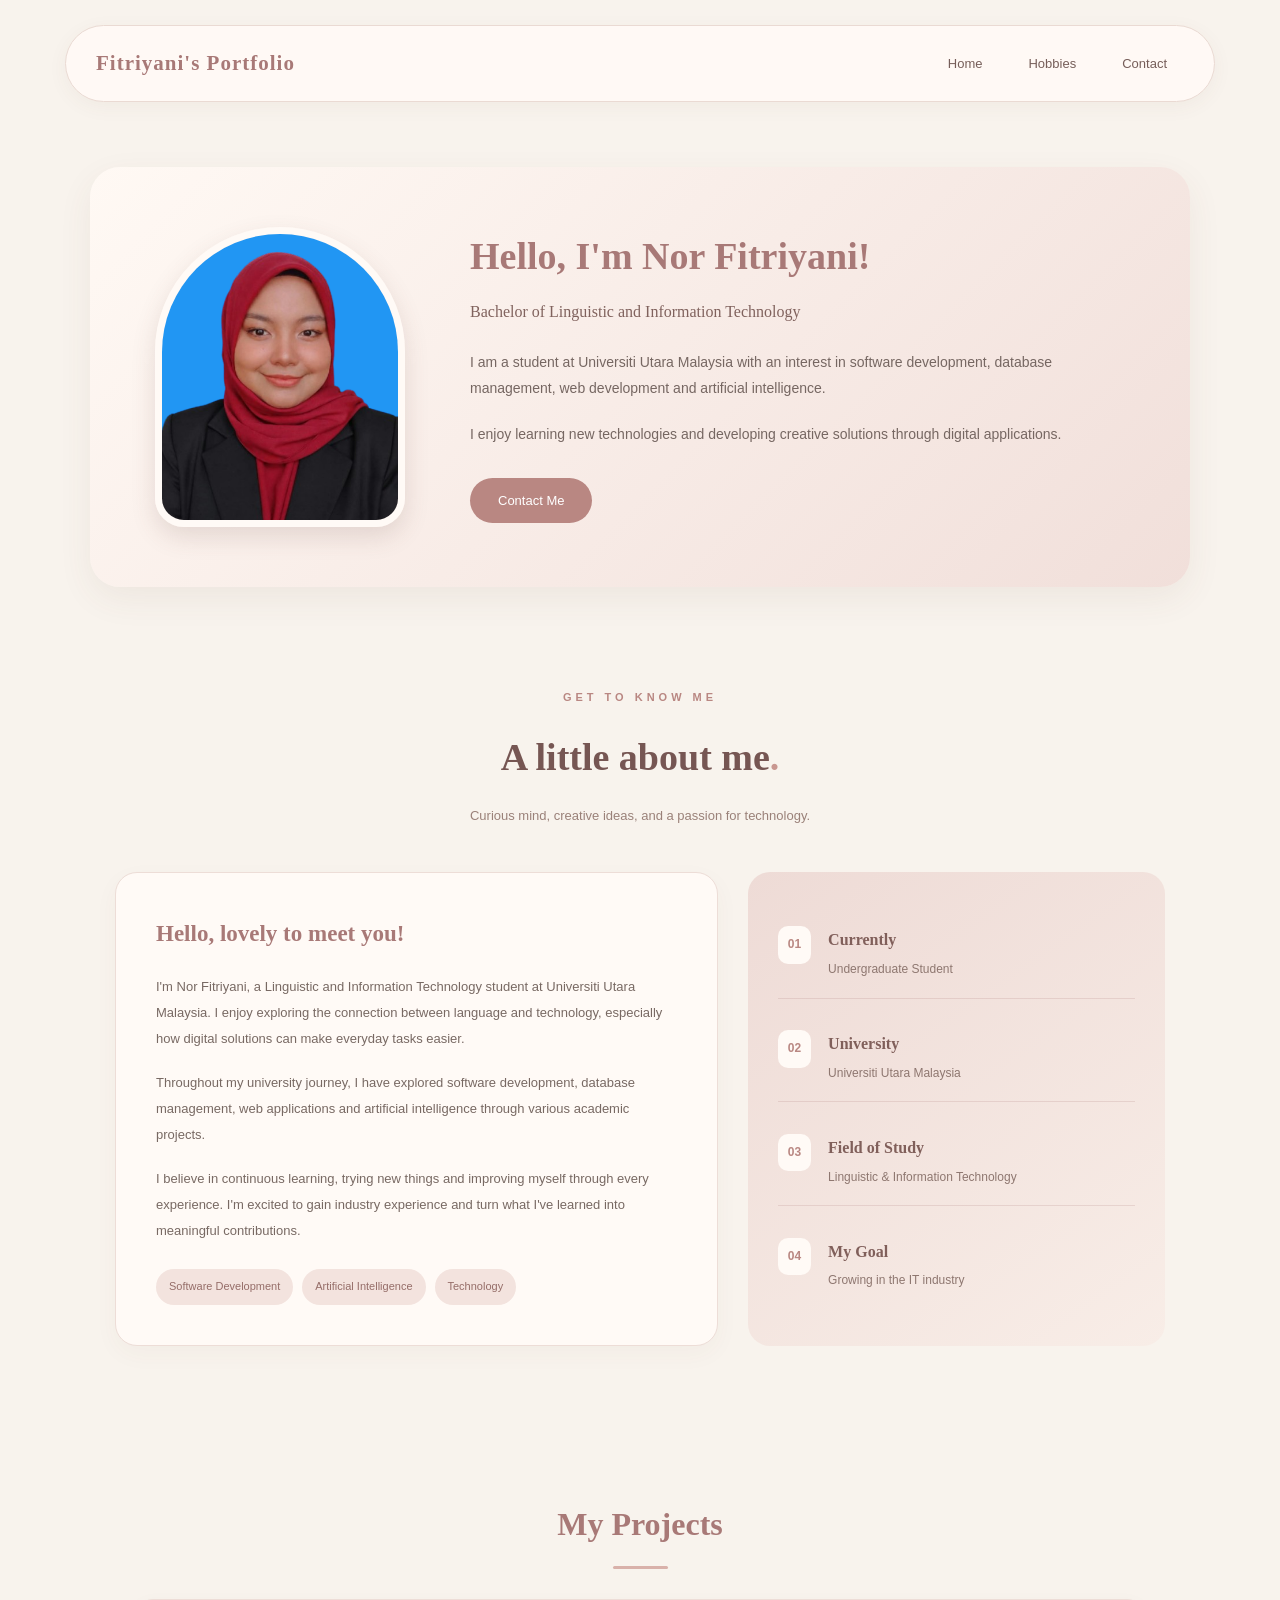
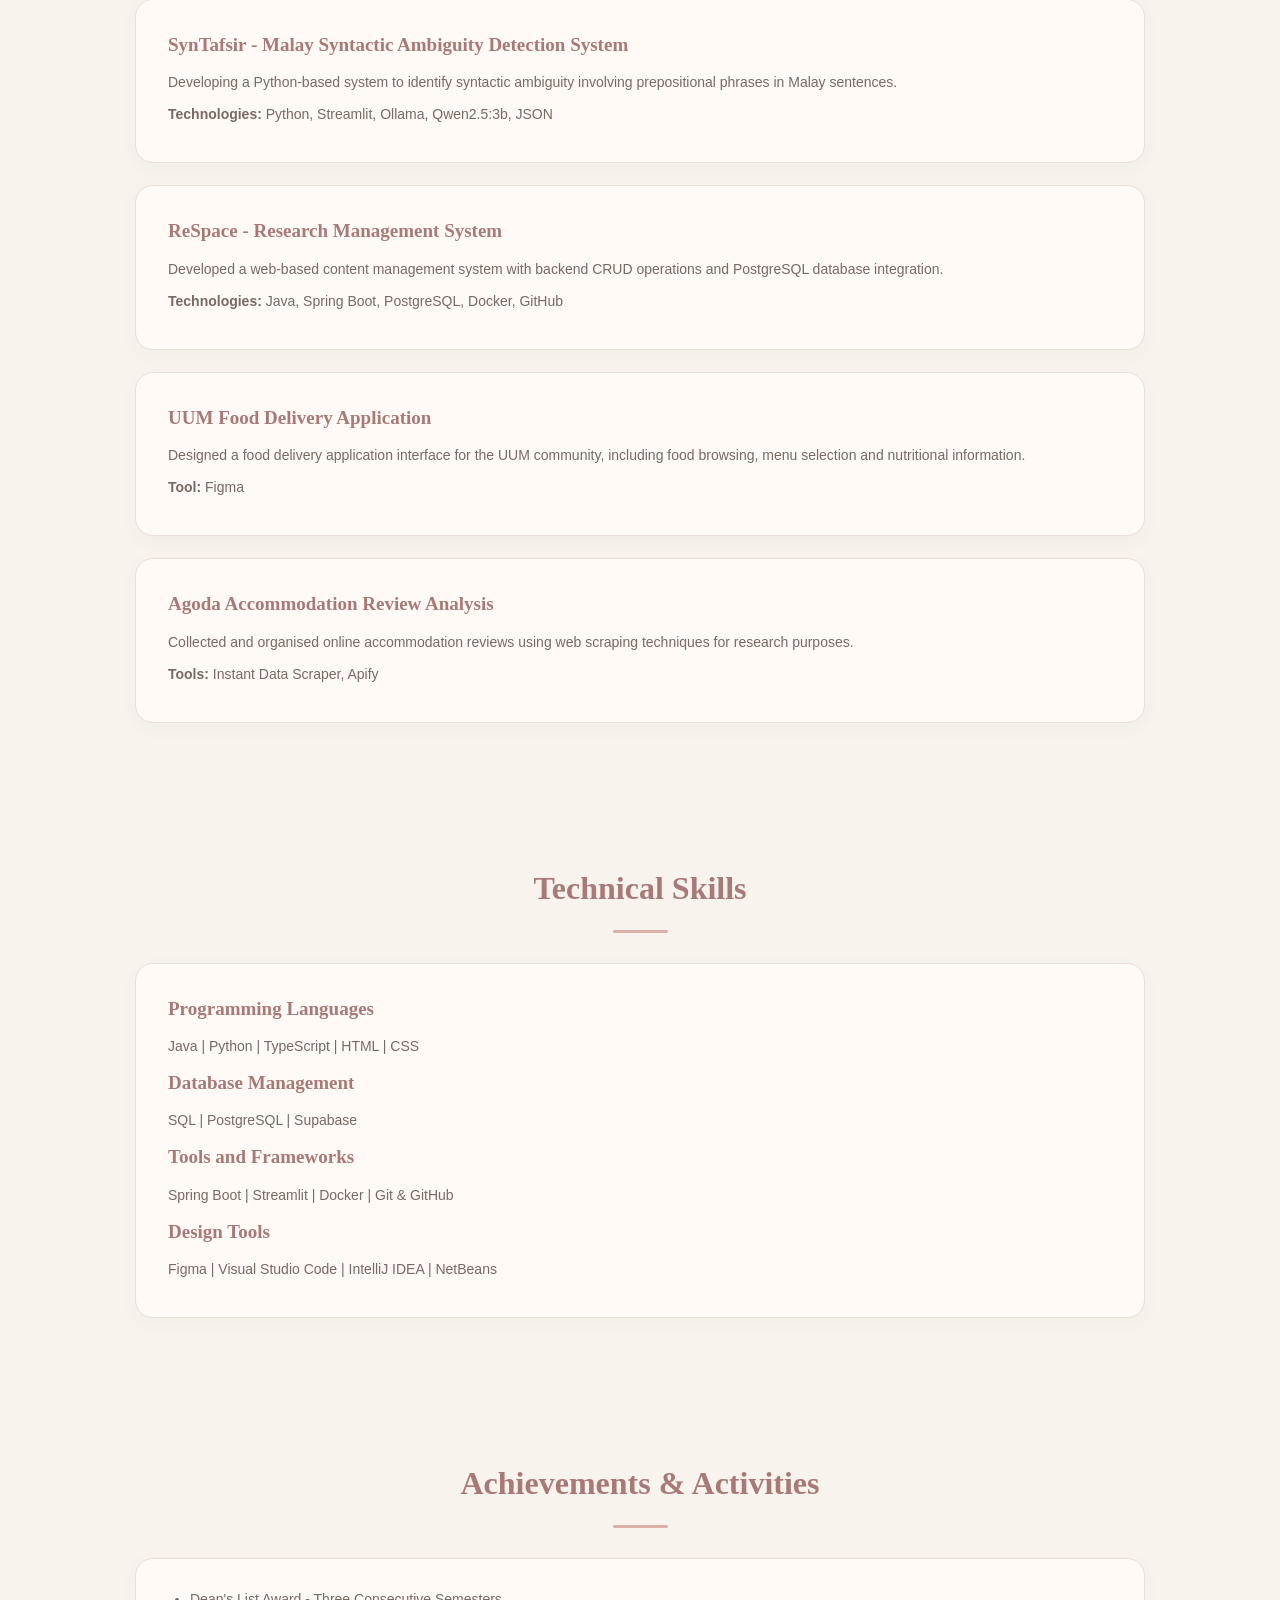
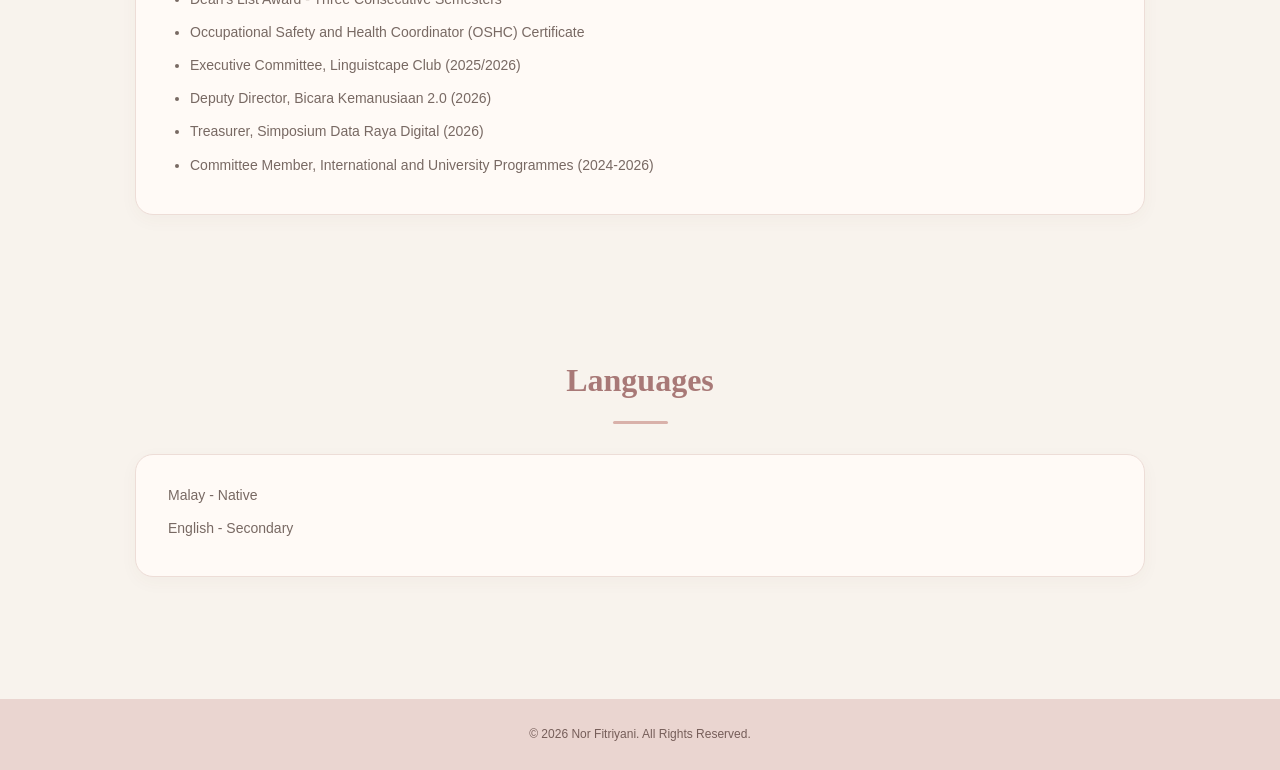
==== index.html @ 5e583c16 "Add personal resume website" ====
<!DOCTYPE html>
<html lang="en">
<head>
    <meta charset="UTF-8">
    <meta name="viewport" content="width=device-width, initial-scale=1.0">
    <title>Fitriyani | Personal Portfolio</title>
    <link rel="stylesheet" href="style.css">
</head>

<body>

<header>
    <h1>Fitriyani's Portfolio</h1>

    <nav>
        <a href="index.html">Home</a>
        <a href="hobbies.html">Hobbies</a>
        <a href="contact.html">Contact</a>
    </nav>
</header>


<main>

    <!-- HERO SECTION -->
    <section class="hero">
        <img src="profile.png"
             alt="Fitriyani's Profile Picture"
             class="profile-img">

        <h2>Hello, I'm Nor Fitriyani!</h2>

        <h3>Bachelor of Linguistic and Information Technology</h3>

        <p>
            I am a student at Universiti Utara Malaysia with an
            interest in software development, database management,
            web development and artificial intelligence.
        </p>

        <p>
            I enjoy learning new technologies and developing
            creative solutions through digital applications.
        </p>

        <a href="contact.html" class="btn">Contact Me</a>
    </section>


    <!-- EDUCATION -->

    <!-- ABOUT ME SECTION -->
    <section class="about-section">

        <div class="about-heading">
            <span class="section-label">GET TO KNOW ME</span>
            <h2>A little about me<span>.</span></h2>
            <p>Curious mind, creative ideas, and a passion for technology.</p>
        </div>

        <div class="about-container">

            <div class="about-description">

                <h3>Hello, lovely to meet you!</h3>

                <p>
                    I'm Nor Fitriyani, a Linguistic and Information
                    Technology student at Universiti Utara Malaysia.
                    I enjoy exploring the connection between language
                    and technology, especially how digital solutions
                    can make everyday tasks easier.
                </p>

                <p>
                    Throughout my university journey, I have explored
                    software development, database management,
                    web applications and artificial intelligence
                    through various academic projects.
                </p>

                <p>
                    I believe in continuous learning, trying new things
                    and improving myself through every experience.
                    I'm excited to gain industry experience and turn
                    what I've learned into meaningful contributions.
                </p>

                <div class="about-tags">
                    <span>Software Development</span>
                    <span>Artificial Intelligence</span>
                    <span>Technology</span>
                </div>

            </div>

            <div class="about-details">

                <div class="detail-item">
                    <span class="detail-number">01</span>
                    <div>
                        <h4>Currently</h4>
                        <p>Undergraduate Student</p>
                    </div>
                </div>

                <div class="detail-item">
                    <span class="detail-number">02</span>
                    <div>
                        <h4>University</h4>
                        <p>Universiti Utara Malaysia</p>
                    </div>
                </div>

                <div class="detail-item">
                    <span class="detail-number">03</span>
                    <div>
                        <h4>Field of Study</h4>
                        <p>Linguistic & Information Technology</p>
                    </div>
                </div>

                <div class="detail-item">
                    <span class="detail-number">04</span>
                    <div>
                        <h4>My Goal</h4>
                        <p>Growing in the IT industry</p>
                    </div>
                </div>

            </div>

        </div>

    </section>



    <!-- PROJECTS -->
    <section class="content-section">
        <h2>My Projects</h2>

        <div class="card">
            <h3>SynTafsir - Malay Syntactic Ambiguity Detection System</h3>
            <p>
                Developing a Python-based system to identify syntactic
                ambiguity involving prepositional phrases in Malay sentences.
            </p>
            <p><strong>Technologies:</strong> Python, Streamlit, Ollama, Qwen2.5:3b, JSON</p>
        </div>

        <div class="card">
            <h3>ReSpace - Research Management System</h3>
            <p>
                Developed a web-based content management system with
                backend CRUD operations and PostgreSQL database integration.
            </p>
            <p><strong>Technologies:</strong> Java, Spring Boot, PostgreSQL, Docker, GitHub</p>
        </div>

        <div class="card">
            <h3>UUM Food Delivery Application</h3>
            <p>
                Designed a food delivery application interface for
                the UUM community, including food browsing, menu
                selection and nutritional information.
            </p>
            <p><strong>Tool:</strong> Figma</p>
        </div>

        <div class="card">
            <h3>Agoda Accommodation Review Analysis</h3>
            <p>
                Collected and organised online accommodation reviews
                using web scraping techniques for research purposes.
            </p>
            <p><strong>Tools:</strong> Instant Data Scraper, Apify</p>
        </div>
    </section>


    <!-- TECHNICAL SKILLS -->
    <section class="content-section">
        <h2>Technical Skills</h2>

        <div class="card">
            <h3>Programming Languages</h3>
            <p>Java | Python | TypeScript | HTML | CSS</p>

            <h3>Database Management</h3>
            <p>SQL | PostgreSQL | Supabase</p>

            <h3>Tools and Frameworks</h3>
            <p>Spring Boot | Streamlit | Docker | Git & GitHub</p>

            <h3>Design Tools</h3>
            <p>Figma | Visual Studio Code | IntelliJ IDEA | NetBeans</p>
        </div>
    </section>


    <!-- ACHIEVEMENTS -->
    <section class="content-section">
        <h2>Achievements & Activities</h2>

        <div class="card">
            <ul>
                <li>Dean's List Award - Three Consecutive Semesters</li>
                <li>Occupational Safety and Health Coordinator (OSHC) Certificate</li>
                <li>Executive Committee, Linguistcape Club (2025/2026)</li>
                <li>Deputy Director, Bicara Kemanusiaan 2.0 (2026)</li>
                <li>Treasurer, Simposium Data Raya Digital (2026)</li>
                <li>Committee Member, International and University Programmes (2024-2026)</li>
            </ul>
        </div>
    </section>


    <!-- LANGUAGES -->
    <section class="content-section">
        <h2>Languages</h2>

        <div class="card">
            <p>Malay - Native</p>
            <p>English - Secondary</p>
        </div>
    </section>

</main>

<footer>
    <p>&copy; 2026 Nor Fitriyani. All Rights Reserved.</p>
</footer>


</body>
</html>
---- style.css ----
/* =================================
   FITRIYANI'S PERSONAL PORTFOLIO
   Beige & Dusty Pink Theme
================================= */

/* 1. GENERAL SETTINGS */
* {
    margin: 0;
    padding: 0;
    box-sizing: border-box;
}

html {
    scroll-behavior: smooth;
}

body {
    font-family: 'Georgia', serif;
    background-color: #F8F3ED;
    color: #51413E;
    line-height: 1.8;
}

/* 2. NAVIGATION BAR */
header {
    width: 90%;
    max-width: 1150px;
    margin: 25px auto;
    padding: 18px 30px;
    background: rgba(255, 250, 246, 0.95);
    border: 1px solid #EADAD3;
    border-radius: 50px;
    display: flex;
    justify-content: space-between;
    align-items: center;
    box-shadow: 0 5px 20px rgba(100, 70, 60, 0.05);
}

header h1 {
    color: #A87977;
    font-size: 21px;
    letter-spacing: 1px;
}

nav {
    display: flex;
    gap: 12px;
}

nav a {
    text-decoration: none;
    color: #765E59;
    padding: 8px 17px;
    border-radius: 25px;
    font-family: Arial, sans-serif;
    font-size: 13px;
    transition: 0.3s;
}

nav a:hover {
    background-color: #EBCFCB;
    color: #704E4B;
}

/* 3. HOMEPAGE HERO SECTION */
.hero {
    max-width: 1100px;
    min-height: 420px;
    margin: 65px auto;
    padding: 55px 65px;
    background: linear-gradient(135deg, #FFF9F4, #F1DFDA);
    border-radius: 30px;
    box-shadow: 0 12px 35px rgba(100, 70, 60, 0.07);

    display: grid;
    grid-template-columns: 260px 1fr;
    grid-template-rows: auto auto auto auto auto;
    column-gap: 55px;
    align-content: center;
    align-items: center;
}

/* PROFILE IMAGE */
.profile-img {
    grid-column: 1;
    grid-row: 1 / 6;
    width: 250px;
    height: 300px;
    object-fit: cover;
    border-radius: 130px 130px 30px 30px;
    border: 7px solid #FFFAF6;
    box-shadow: 0 10px 25px rgba(100, 70, 60, 0.15);
}

/* INTRODUCTION */
.hero h2 {
    grid-column: 2;
    color: #A87977;
    font-size: 38px;
    line-height: 1.3;
    margin-bottom: 8px;
}

.hero h3 {
    grid-column: 2;
    color: #80625D;
    font-size: 16px;
    font-weight: normal;
    margin-bottom: 15px;
}

.hero p {
    grid-column: 2;
    font-family: Arial, sans-serif;
    font-size: 14px;
    color: #766762;
    margin-bottom: 12px;
}

/* BUTTON */
.btn {
    grid-column: 2;
    display: inline-block;
    width: fit-content;
    background-color: #B98782;
    color: white;
    text-decoration: none;
    padding: 11px 28px;
    border-radius: 30px;
    margin-top: 10px;
    font-family: Arial, sans-serif;
    font-size: 13px;
    transition: 0.3s;
}

.btn:hover {
    background-color: #936763;
    transform: translateY(-3px);
}

/* 4. CONTENT SECTIONS */
.content-section {
    max-width: 1050px;
    margin: 75px auto;
    padding: 20px;
}

.content-section > h2 {
    text-align: center;
    font-size: 32px;
    color: #A87977;
    margin-bottom: 10px;
}

.content-section > p {
    max-width: 700px;
    margin: 0 auto 30px;
    font-family: Arial, sans-serif;
    font-size: 14px;
    color: #806E68;
}

/* SMALL DECORATIVE LINE */
.content-section > h2::after {
    content: "";
    display: block;
    width: 55px;
    height: 3px;
    background-color: #D9B1AA;
    margin: 12px auto 30px;
    border-radius: 5px;
}

/* 5. CARDS */
.card {
    background-color: #FFFAF6;
    padding: 28px 32px;
    margin-bottom: 22px;
    border: 1px solid #EDDDD7;
    border-radius: 18px;
    box-shadow: 0 5px 18px rgba(100, 70, 60, 0.04);
    transition: 0.3s;
}

.card:hover {
    transform: translateY(-5px);
    box-shadow: 0 10px 25px rgba(100, 70, 60, 0.09);
    border-color: #DDBDB6;
}

.card h3 {
    color: #A87977;
    font-size: 19px;
    margin-bottom: 8px;
}

.card p,
.card li {
    font-family: Arial, sans-serif;
    font-size: 14px;
    color: #786963;
}

.card p {
    margin-bottom: 7px;
}

.card ul {
    padding-left: 22px;
}

.card li {
    margin-bottom: 8px;
}

/* 6. LINKS */
.card a {
    color: #A87977;
    text-decoration: none;
}

.card a:hover {
    text-decoration: underline;
}

/* 7. FOOTER */
footer {
    background-color: #EAD5D0;
    color: #765E59;
    text-align: center;
    padding: 25px;
    margin-top: 80px;
    font-family: Arial, sans-serif;
    font-size: 12px;
}

/* 8. RESPONSIVE DESIGN */
@media (max-width: 768px) {

    header {
        flex-direction: column;
        gap: 12px;
        border-radius: 20px;
        padding: 20px;
    }

    nav {
        flex-wrap: wrap;
        justify-content: center;
    }

    nav a {
        margin: 0;
        padding: 7px 10px;
    }

    .hero {
        width: 90%;
        margin: 35px auto;
        padding: 35px 25px;
        grid-template-columns: 1fr;
        grid-template-rows: auto;
        text-align: center;
        gap: 12px;
    }

    .profile-img {
        grid-column: 1;
        grid-row: auto;
        width: 190px;
        height: 220px;
        margin: 0 auto 15px;
    }

    .hero h2,
    .hero h3,
    .hero p,
    .btn {
        grid-column: 1;
    }

    .hero h2 {
        font-size: 29px;
    }

    .btn {
        margin: 10px auto;
    }

    .content-section {
        margin: 45px auto;
        padding: 15px;
    }

    .content-section > h2 {
        font-size: 27px;
    }

    .card {
        padding: 22px;
    }
}

/* =================================
   ABOUT ME - EDITORIAL STYLE
================================= */

.about-section {
    max-width: 1100px;
    margin: 100px auto;
    padding: 30px 25px;
}

/* ABOUT HEADING */

.about-heading {
    text-align: center;
    margin-bottom: 45px;
}

.section-label {
    color: #B98782;
    font-family: Arial, sans-serif;
    font-size: 11px;
    letter-spacing: 4px;
    font-weight: bold;
}

.about-heading h2 {
    color: #765653;
    font-size: 38px;
    margin: 12px 0;
}

.about-heading h2 span {
    color: #C99790;
}

.about-heading p {
    font-family: Arial, sans-serif;
    font-size: 13px;
    color: #9A8179;
}

/* ABOUT CONTENT */

.about-container {
    display: grid;
    grid-template-columns: 1.3fr 0.9fr;
    gap: 30px;
    align-items: stretch;
}

/* LEFT DESCRIPTION */

.about-description {
    background-color: #FFFAF6;
    padding: 40px;
    border-radius: 22px;
    border: 1px solid #EDDDD7;
    box-shadow: 0 8px 25px rgba(100, 70, 60, 0.04);
}

.about-description h3 {
    color: #A87977;
    font-size: 23px;
    margin-bottom: 20px;
}

.about-description p {
    font-family: Arial, sans-serif;
    font-size: 13px;
    line-height: 2;
    color: #786963;
    margin-bottom: 18px;
}

/* SKILL TAGS */

.about-tags {
    display: flex;
    flex-wrap: wrap;
    gap: 9px;
    margin-top: 25px;
}

.about-tags span {
    background-color: #F3E3DE;
    color: #956D68;
    padding: 8px 13px;
    border-radius: 20px;
    font-family: Arial, sans-serif;
    font-size: 11px;
}

/* RIGHT INFORMATION PANEL */

.about-details {
    background: linear-gradient(
            145deg,
            #EEDBD6,
            #F8EDE7
    );
    padding: 30px;
    border-radius: 22px;
    display: flex;
    flex-direction: column;
    justify-content: space-around;
}

.detail-item {
    display: flex;
    align-items: flex-start;
    gap: 17px;
    padding: 17px 0;
    border-bottom: 1px solid rgba(169, 121, 119, 0.2);
}

.detail-item:last-child {
    border-bottom: none;
}

.detail-number {
    color: #B98782;
    font-family: Arial, sans-serif;
    font-size: 12px;
    font-weight: bold;
    background-color: #FFFAF6;
    padding: 8px 10px;
    border-radius: 10px;
}

.detail-item h4 {
    color: #805F5A;
    font-size: 16px;
    margin-bottom: 4px;
}

.detail-item p {
    color: #8E7770;
    font-family: Arial, sans-serif;
    font-size: 12px;
}

/* MOBILE */

@media (max-width: 768px) {

    .about-section {
        margin: 50px auto;
        padding: 15px;
    }

    .about-heading h2 {
        font-size: 30px;
    }

    .about-container {
        grid-template-columns: 1fr;
    }

    .about-description {
        padding: 25px;
    }

    .about-details {
        padding: 20px;
    }
}

.about-section {
    margin-top: 55px;
}
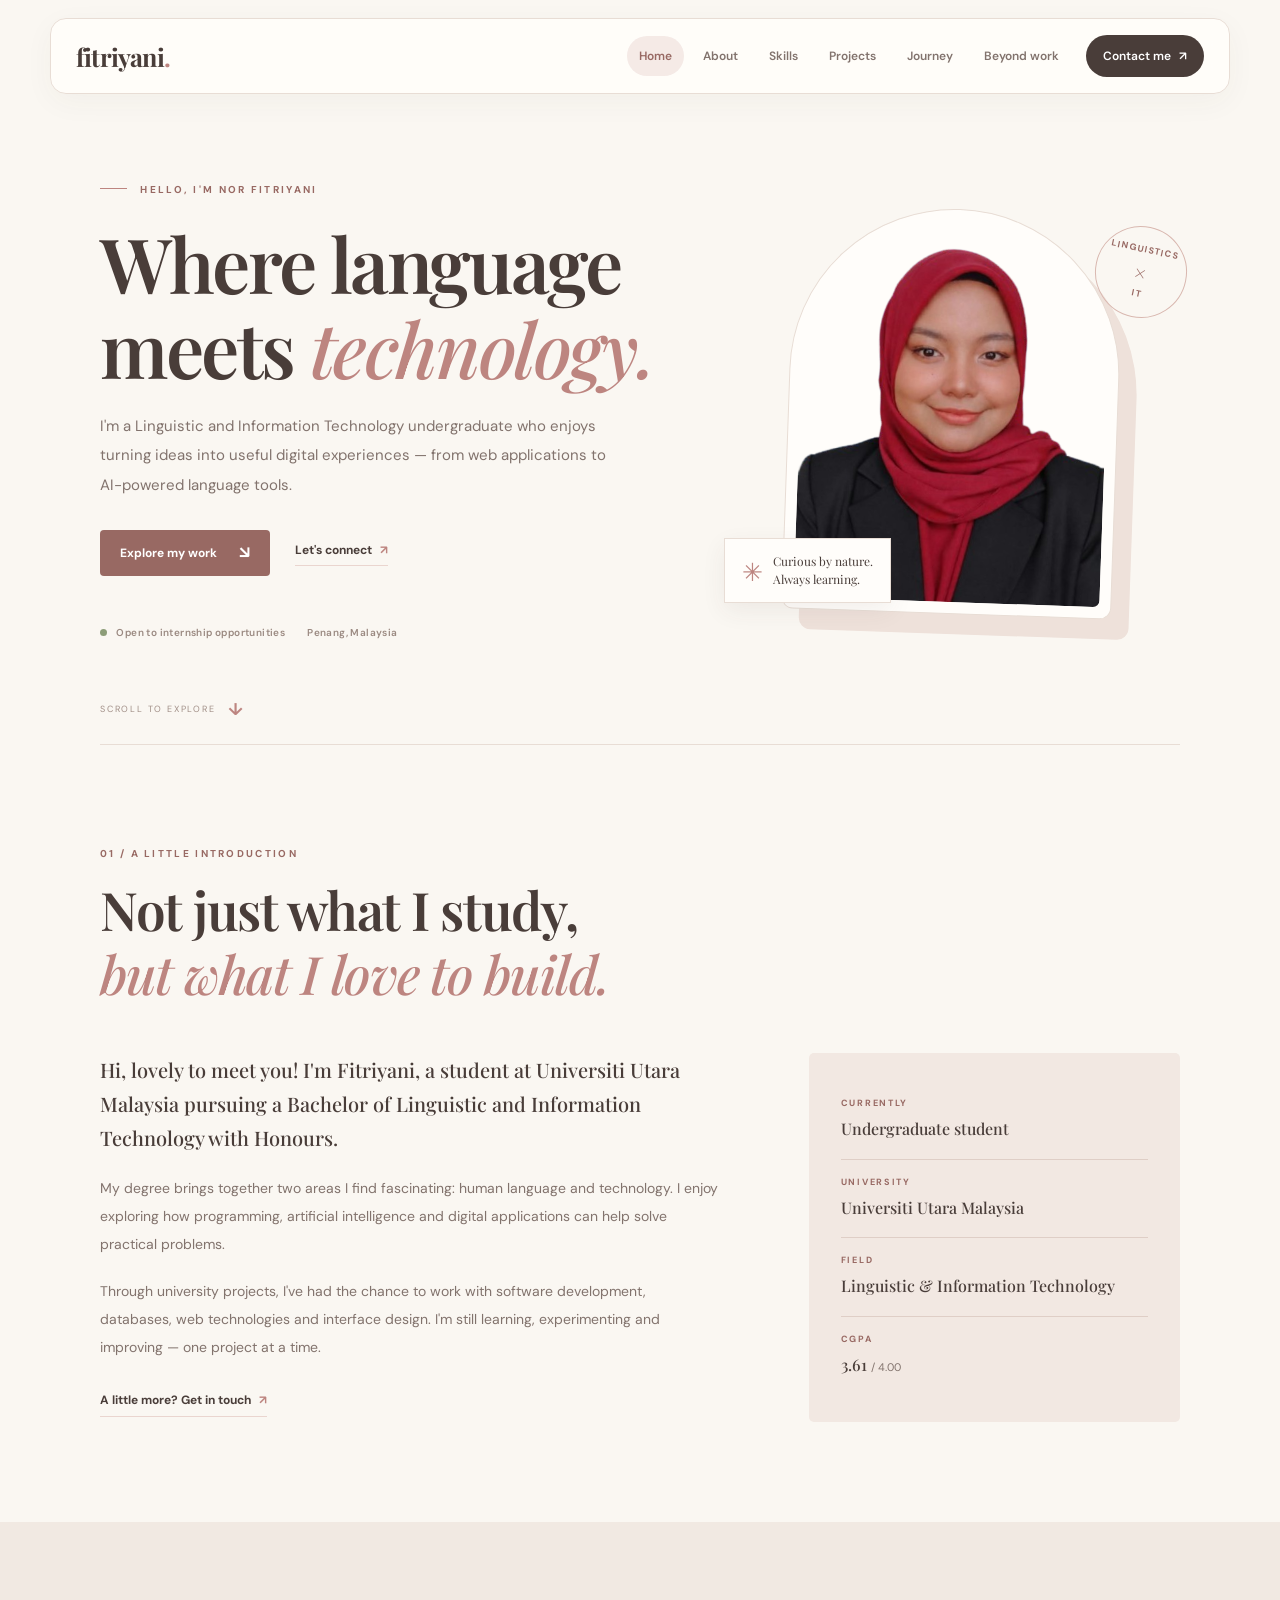
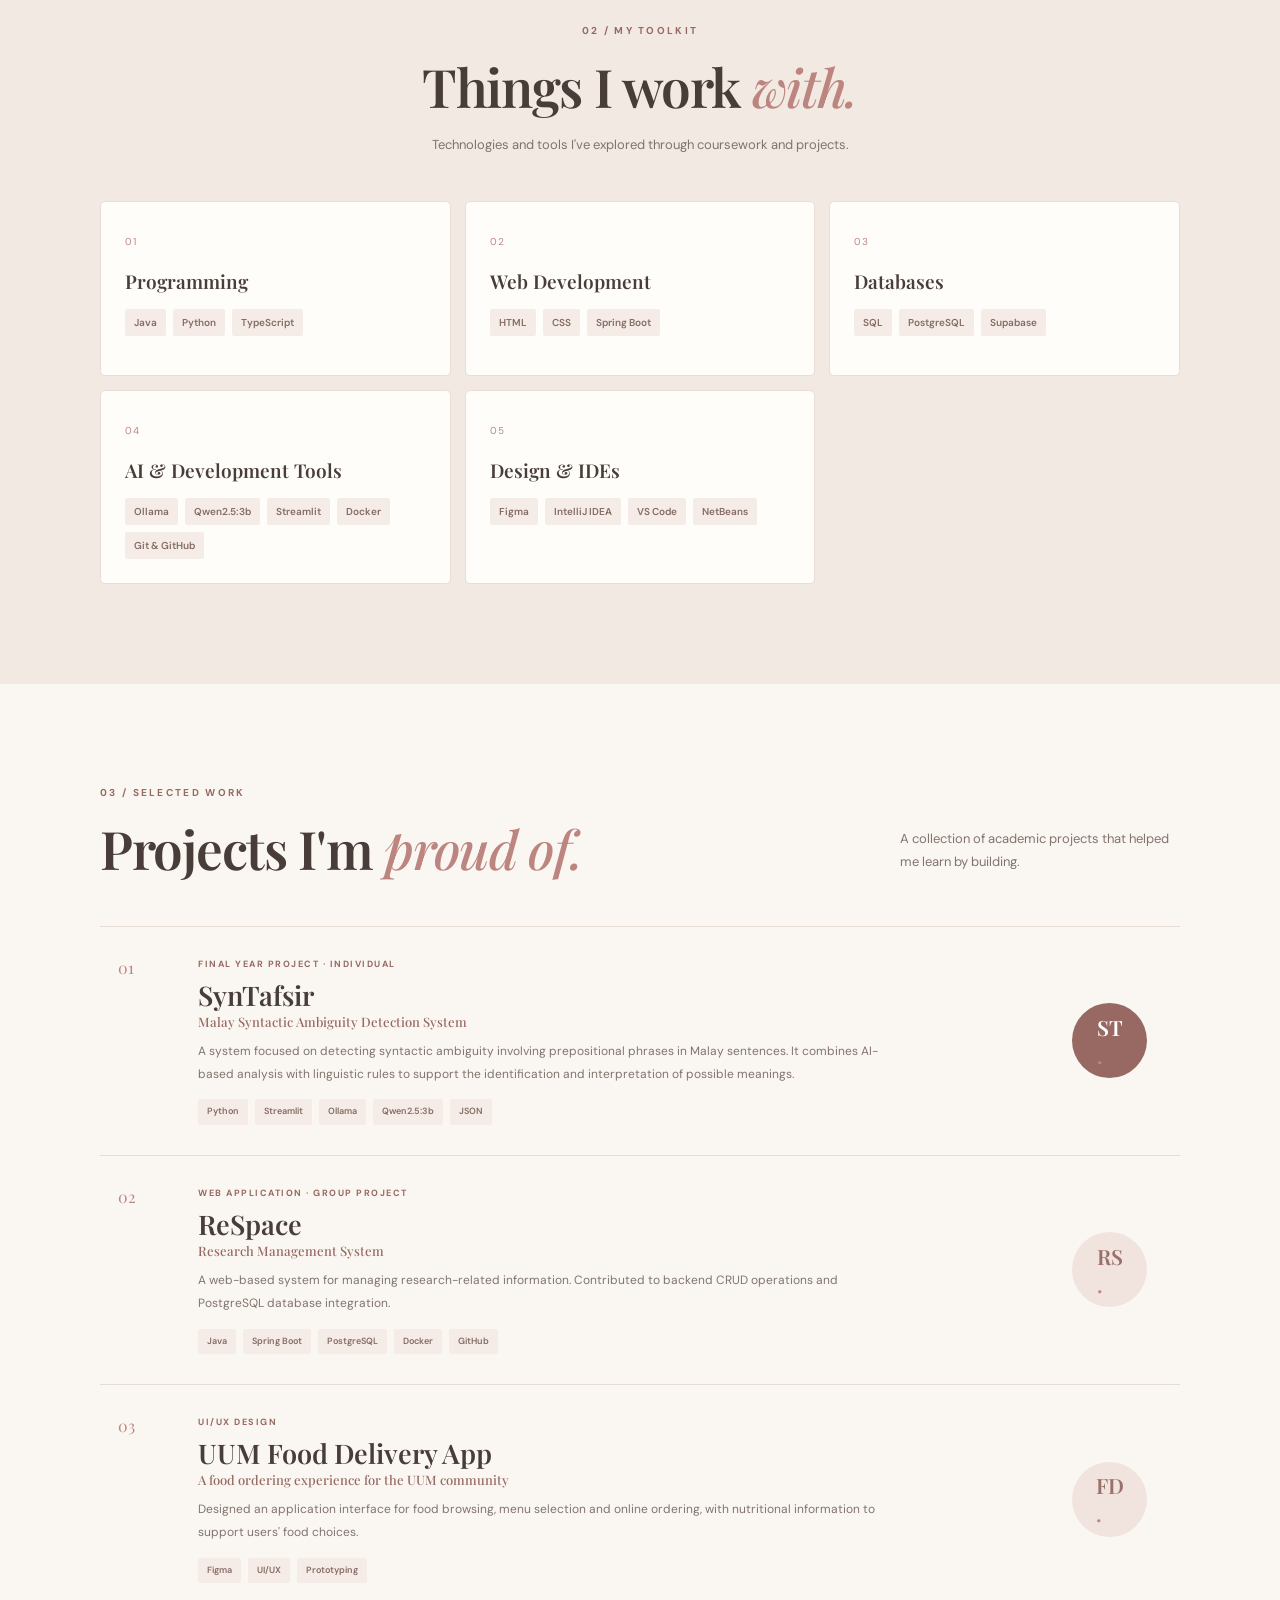
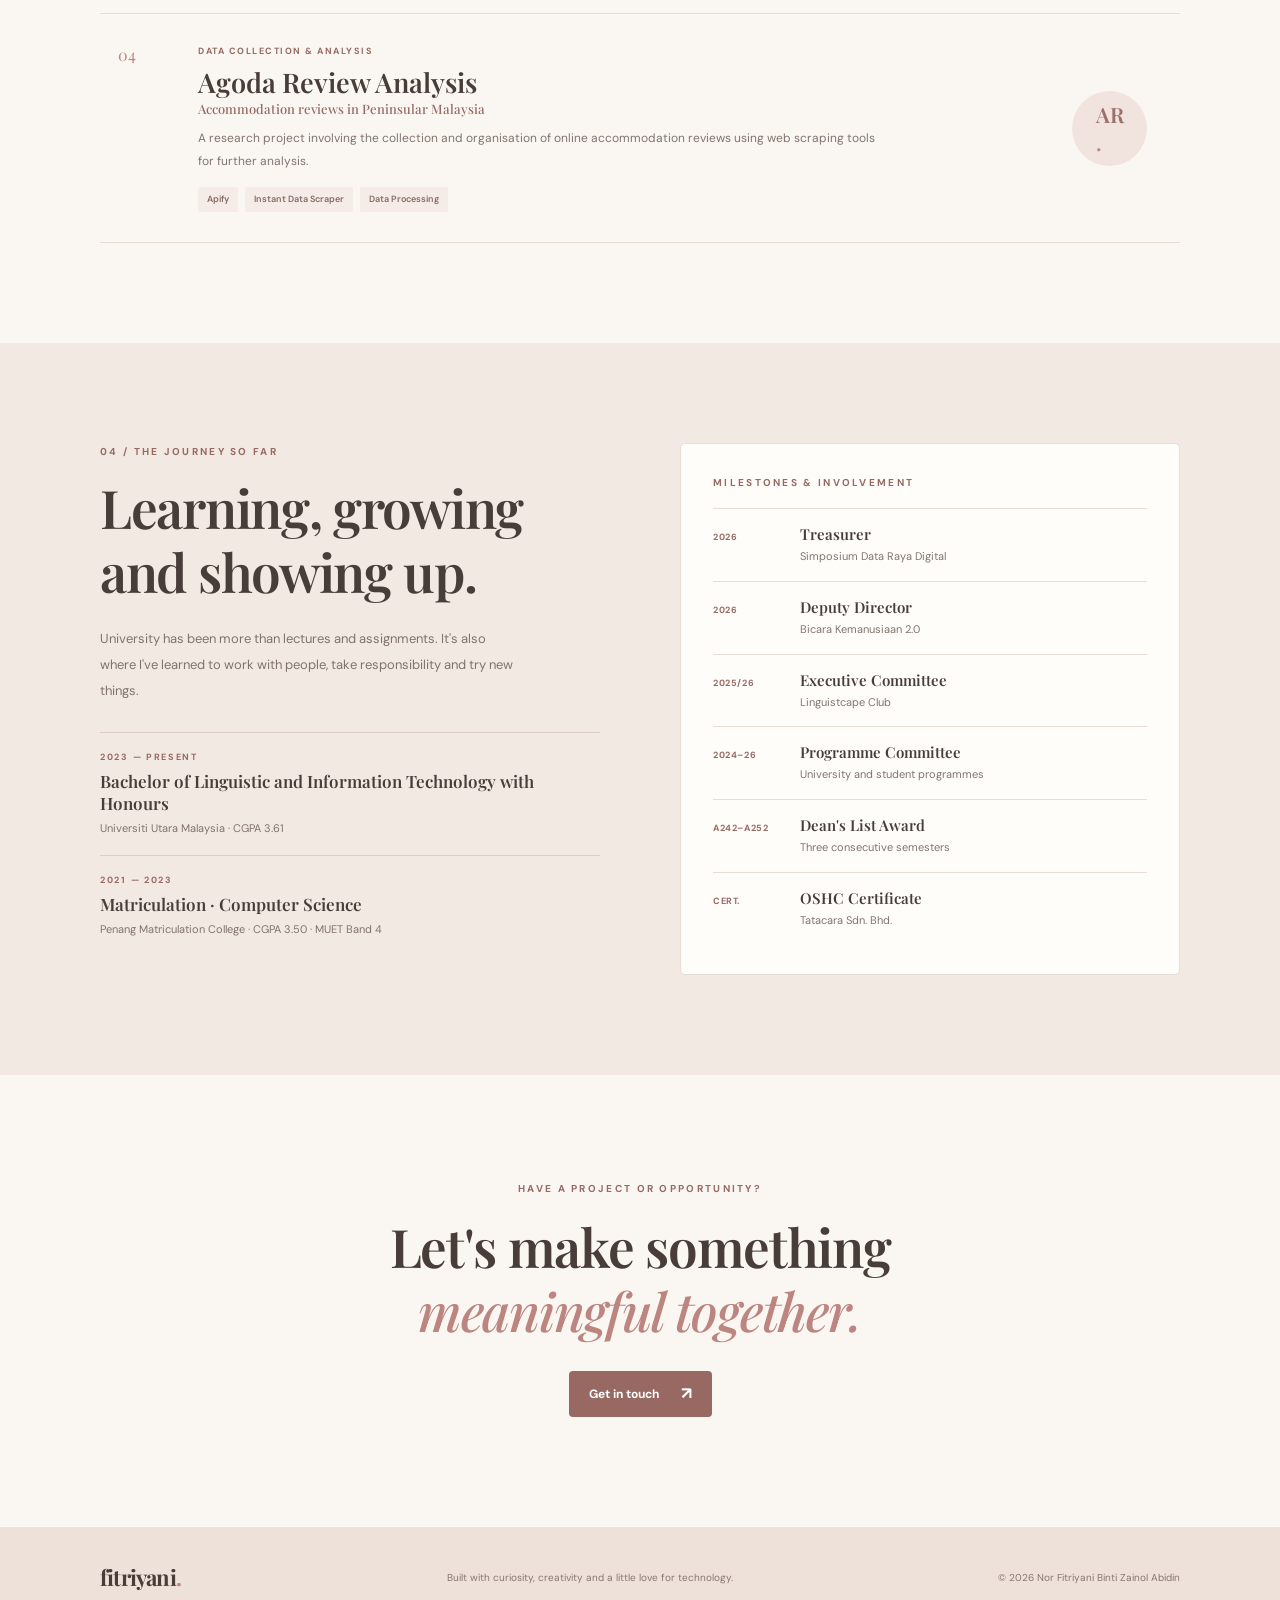
==== commit 82f03b30: "Redesign personal portfolio and update profile picture" ====
--- a/index.html
+++ b/index.html
@@ -1,238 +1,185 @@
-
 <!DOCTYPE html>
 <html lang="en">
 <head>
-    <meta charset="UTF-8">
-    <meta name="viewport" content="width=device-width, initial-scale=1.0">
-    <title>Fitriyani | Personal Portfolio</title>
-    <link rel="stylesheet" href="style.css">
+  <meta charset="UTF-8">
+  <meta name="viewport" content="width=device-width, initial-scale=1.0">
+  <meta name="description" content="The personal portfolio of Nor Fitriyani, a Linguistic and Information Technology undergraduate at Universiti Utara Malaysia.">
+  <title>Nor Fitriyani | Portfolio</title>
+  <link rel="preconnect" href="https://fonts.googleapis.com">
+  <link rel="preconnect" href="https://fonts.gstatic.com" crossorigin>
+  <link href="https://fonts.googleapis.com/css2?family=DM+Sans:wght@400;500;600;700&family=Playfair+Display:wght@500;600;700&display=swap" rel="stylesheet">
+  <link rel="stylesheet" href="style.css">
 </head>
+<body>
+  <header class="site-header">
+    <a class="brand" href="index.html">fitriyani<span>.</span></a>
+    <nav class="main-nav" aria-label="Main navigation">
+      <a class="active" href="#home">Home</a>
+      <a href="#about">About</a>
+      <a href="#skills">Skills</a>
+      <a href="#projects">Projects</a>
+      <a href="#journey">Journey</a>
+      <a href="hobbies.html">Beyond work</a>
+      <a class="nav-contact" href="contact.html">Contact me <span>↗</span></a>
+    </nav>
+  </header>
 
-<body>
-
-<header>
-    <h1>Fitriyani's Portfolio</h1>
-
-    <nav>
-        <a href="index.html">Home</a>
-        <a href="hobbies.html">Hobbies</a>
-        <a href="contact.html">Contact</a>
-    </nav>
-</header>
-
-
-<main>
-
-    <!-- HERO SECTION -->
-    <section class="hero">
-        <img src="profile.png"
-             alt="Fitriyani's Profile Picture"
-             class="profile-img">
-
-        <h2>Hello, I'm Nor Fitriyani!</h2>
-
-        <h3>Bachelor of Linguistic and Information Technology</h3>
-
-        <p>
-            I am a student at Universiti Utara Malaysia with an
-            interest in software development, database management,
-            web development and artificial intelligence.
-        </p>
-
-        <p>
-            I enjoy learning new technologies and developing
-            creative solutions through digital applications.
-        </p>
-
-        <a href="contact.html" class="btn">Contact Me</a>
+  <main>
+    <section class="hero section-wrap" id="home">
+      <div class="hero-copy">
+        <p class="eyebrow"><span class="eyebrow-line"></span> HELLO, I'M NOR FITRIYANI</p>
+        <h1>Where language<br>meets <em>technology.</em></h1>
+        <p class="hero-intro">I'm a Linguistic and Information Technology undergraduate who enjoys turning ideas into useful digital experiences — from web applications to AI-powered language tools.</p>
+        <div class="hero-actions">
+          <a class="button button-primary" href="#projects">Explore my work <span>↘</span></a>
+          <a class="text-link" href="contact.html">Let's connect <span>↗</span></a>
+        </div>
+        <div class="hero-meta">
+          <span><i class="status-dot"></i> Open to internship opportunities</span>
+          <span>Penang, Malaysia</span>
+        </div>
+      </div>
+      <div class="hero-visual">
+        <div class="photo-frame">
+          <img src="profile.png" alt="Portrait of Nor Fitriyani">
+        </div>
+        <div class="photo-note"><span class="note-star">✳</span><span>Curious by nature.<br>Always learning.</span></div>
+        <div class="hero-stamp">LINGUISTICS<br><span>×</span> IT</div>
+      </div>
+      <a class="scroll-cue" href="#about"><span>SCROLL TO EXPLORE</span><b>↓</b></a>
     </section>
 
-
-    <!-- EDUCATION -->
-
-    <!-- ABOUT ME SECTION -->
-    <section class="about-section">
-
-        <div class="about-heading">
-            <span class="section-label">GET TO KNOW ME</span>
-            <h2>A little about me<span>.</span></h2>
-            <p>Curious mind, creative ideas, and a passion for technology.</p>
+    <section class="about-section section-wrap section-pad" id="about">
+      <div class="section-heading">
+        <p class="eyebrow">01 / A LITTLE INTRODUCTION</p>
+        <h2>Not just what I study,<br><em>but what I love to build.</em></h2>
+      </div>
+      <div class="about-grid">
+        <div class="about-main">
+          <p class="lead">Hi, lovely to meet you! I'm Fitriyani, a student at Universiti Utara Malaysia pursuing a Bachelor of Linguistic and Information Technology with Honours.</p>
+          <p>My degree brings together two areas I find fascinating: human language and technology. I enjoy exploring how programming, artificial intelligence and digital applications can help solve practical problems.</p>
+          <p>Through university projects, I've had the chance to work with software development, databases, web technologies and interface design. I'm still learning, experimenting and improving — one project at a time.</p>
+          <a class="underlined-link" href="contact.html">A little more? Get in touch <span>↗</span></a>
         </div>
-
-        <div class="about-container">
-
-            <div class="about-description">
-
-                <h3>Hello, lovely to meet you!</h3>
-
-                <p>
-                    I'm Nor Fitriyani, a Linguistic and Information
-                    Technology student at Universiti Utara Malaysia.
-                    I enjoy exploring the connection between language
-                    and technology, especially how digital solutions
-                    can make everyday tasks easier.
-                </p>
-
-                <p>
-                    Throughout my university journey, I have explored
-                    software development, database management,
-                    web applications and artificial intelligence
-                    through various academic projects.
-                </p>
-
-                <p>
-                    I believe in continuous learning, trying new things
-                    and improving myself through every experience.
-                    I'm excited to gain industry experience and turn
-                    what I've learned into meaningful contributions.
-                </p>
-
-                <div class="about-tags">
-                    <span>Software Development</span>
-                    <span>Artificial Intelligence</span>
-                    <span>Technology</span>
-                </div>
-
-            </div>
-
-            <div class="about-details">
-
-                <div class="detail-item">
-                    <span class="detail-number">01</span>
-                    <div>
-                        <h4>Currently</h4>
-                        <p>Undergraduate Student</p>
-                    </div>
-                </div>
-
-                <div class="detail-item">
-                    <span class="detail-number">02</span>
-                    <div>
-                        <h4>University</h4>
-                        <p>Universiti Utara Malaysia</p>
-                    </div>
-                </div>
-
-                <div class="detail-item">
-                    <span class="detail-number">03</span>
-                    <div>
-                        <h4>Field of Study</h4>
-                        <p>Linguistic & Information Technology</p>
-                    </div>
-                </div>
-
-                <div class="detail-item">
-                    <span class="detail-number">04</span>
-                    <div>
-                        <h4>My Goal</h4>
-                        <p>Growing in the IT industry</p>
-                    </div>
-                </div>
-
-            </div>
-
-        </div>
-
+        <aside class="about-facts">
+          <div class="fact"><span class="fact-label">CURRENTLY</span><strong>Undergraduate student</strong></div>
+          <div class="fact"><span class="fact-label">UNIVERSITY</span><strong>Universiti Utara Malaysia</strong></div>
+          <div class="fact"><span class="fact-label">FIELD</span><strong>Linguistic & Information Technology</strong></div>
+          <div class="fact"><span class="fact-label">CGPA</span><strong>3.61 <small>/ 4.00</small></strong></div>
+        </aside>
+      </div>
     </section>
 
-
-
-    <!-- PROJECTS -->
-    <section class="content-section">
-        <h2>My Projects</h2>
-
-        <div class="card">
-            <h3>SynTafsir - Malay Syntactic Ambiguity Detection System</h3>
-            <p>
-                Developing a Python-based system to identify syntactic
-                ambiguity involving prepositional phrases in Malay sentences.
-            </p>
-            <p><strong>Technologies:</strong> Python, Streamlit, Ollama, Qwen2.5:3b, JSON</p>
+    <section class="skills-section section-pad" id="skills">
+      <div class="section-wrap">
+        <div class="section-heading centered">
+          <p class="eyebrow">02 / MY TOOLKIT</p>
+          <h2>Things I work <em>with.</em></h2>
+          <p class="section-subtitle">Technologies and tools I've explored through coursework and projects.</p>
         </div>
-
-        <div class="card">
-            <h3>ReSpace - Research Management System</h3>
-            <p>
-                Developed a web-based content management system with
-                backend CRUD operations and PostgreSQL database integration.
-            </p>
-            <p><strong>Technologies:</strong> Java, Spring Boot, PostgreSQL, Docker, GitHub</p>
+        <div class="skill-grid">
+          <article class="skill-card"><span class="skill-index">01</span><h3>Programming</h3><div class="skill-tags"><span>Java</span><span>Python</span><span>TypeScript</span></div></article>
+          <article class="skill-card"><span class="skill-index">02</span><h3>Web Development</h3><div class="skill-tags"><span>HTML</span><span>CSS</span><span>Spring Boot</span></div></article>
+          <article class="skill-card"><span class="skill-index">03</span><h3>Databases</h3><div class="skill-tags"><span>SQL</span><span>PostgreSQL</span><span>Supabase</span></div></article>
+          <article class="skill-card"><span class="skill-index">04</span><h3>AI & Development Tools</h3><div class="skill-tags"><span>Ollama</span><span>Qwen2.5:3b</span><span>Streamlit</span><span>Docker</span><span>Git & GitHub</span></div></article>
+          <article class="skill-card"><span class="skill-index">05</span><h3>Design & IDEs</h3><div class="skill-tags"><span>Figma</span><span>IntelliJ IDEA</span><span>VS Code</span><span>NetBeans</span></div></article>
         </div>
-
-        <div class="card">
-            <h3>UUM Food Delivery Application</h3>
-            <p>
-                Designed a food delivery application interface for
-                the UUM community, including food browsing, menu
-                selection and nutritional information.
-            </p>
-            <p><strong>Tool:</strong> Figma</p>
-        </div>
-
-        <div class="card">
-            <h3>Agoda Accommodation Review Analysis</h3>
-            <p>
-                Collected and organised online accommodation reviews
-                using web scraping techniques for research purposes.
-            </p>
-            <p><strong>Tools:</strong> Instant Data Scraper, Apify</p>
-        </div>
+      </div>
     </section>
 
-
-    <!-- TECHNICAL SKILLS -->
-    <section class="content-section">
-        <h2>Technical Skills</h2>
-
-        <div class="card">
-            <h3>Programming Languages</h3>
-            <p>Java | Python | TypeScript | HTML | CSS</p>
-
-            <h3>Database Management</h3>
-            <p>SQL | PostgreSQL | Supabase</p>
-
-            <h3>Tools and Frameworks</h3>
-            <p>Spring Boot | Streamlit | Docker | Git & GitHub</p>
-
-            <h3>Design Tools</h3>
-            <p>Figma | Visual Studio Code | IntelliJ IDEA | NetBeans</p>
-        </div>
+    <section class="projects-section section-wrap section-pad" id="projects">
+      <div class="section-heading project-heading">
+        <div><p class="eyebrow">03 / SELECTED WORK</p><h2>Projects I'm <em>proud of.</em></h2></div>
+        <p class="section-subtitle">A collection of academic projects that helped me learn by building.</p>
+      </div>
+      <div class="project-list">
+        <article class="project-card featured-project">
+          <div class="project-number">01</div>
+          <div class="project-content">
+            <p class="project-type">FINAL YEAR PROJECT · INDIVIDUAL</p>
+            <h3>SynTafsir</h3>
+            <p class="project-subtitle">Malay Syntactic Ambiguity Detection System</p>
+            <p>A system focused on detecting syntactic ambiguity involving prepositional phrases in Malay sentences. It combines AI-based analysis with linguistic rules to support the identification and interpretation of possible meanings.</p>
+            <div class="project-tags"><span>Python</span><span>Streamlit</span><span>Ollama</span><span>Qwen2.5:3b</span><span>JSON</span></div>
+          </div>
+          <div class="project-mark">ST<span>.</span></div>
+        </article>
+        <article class="project-card">
+          <div class="project-number">02</div>
+          <div class="project-content">
+            <p class="project-type">WEB APPLICATION · GROUP PROJECT</p>
+            <h3>ReSpace</h3>
+            <p class="project-subtitle">Research Management System</p>
+            <p>A web-based system for managing research-related information. Contributed to backend CRUD operations and PostgreSQL database integration.</p>
+            <div class="project-tags"><span>Java</span><span>Spring Boot</span><span>PostgreSQL</span><span>Docker</span><span>GitHub</span></div>
+          </div>
+          <div class="project-mark">RS<span>.</span></div>
+        </article>
+        <article class="project-card">
+          <div class="project-number">03</div>
+          <div class="project-content">
+            <p class="project-type">UI/UX DESIGN</p>
+            <h3>UUM Food Delivery App</h3>
+            <p class="project-subtitle">A food ordering experience for the UUM community</p>
+            <p>Designed an application interface for food browsing, menu selection and online ordering, with nutritional information to support users' food choices.</p>
+            <div class="project-tags"><span>Figma</span><span>UI/UX</span><span>Prototyping</span></div>
+          </div>
+          <div class="project-mark">FD<span>.</span></div>
+        </article>
+        <article class="project-card">
+          <div class="project-number">04</div>
+          <div class="project-content">
+            <p class="project-type">DATA COLLECTION & ANALYSIS</p>
+            <h3>Agoda Review Analysis</h3>
+            <p class="project-subtitle">Accommodation reviews in Peninsular Malaysia</p>
+            <p>A research project involving the collection and organisation of online accommodation reviews using web scraping tools for further analysis.</p>
+            <div class="project-tags"><span>Apify</span><span>Instant Data Scraper</span><span>Data Processing</span></div>
+          </div>
+          <div class="project-mark">AR<span>.</span></div>
+        </article>
+      </div>
     </section>
 
-
-    <!-- ACHIEVEMENTS -->
-    <section class="content-section">
-        <h2>Achievements & Activities</h2>
-
-        <div class="card">
-            <ul>
-                <li>Dean's List Award - Three Consecutive Semesters</li>
-                <li>Occupational Safety and Health Coordinator (OSHC) Certificate</li>
-                <li>Executive Committee, Linguistcape Club (2025/2026)</li>
-                <li>Deputy Director, Bicara Kemanusiaan 2.0 (2026)</li>
-                <li>Treasurer, Simposium Data Raya Digital (2026)</li>
-                <li>Committee Member, International and University Programmes (2024-2026)</li>
-            </ul>
+    <section class="journey-section section-pad" id="journey">
+      <div class="section-wrap journey-grid">
+        <div>
+          <p class="eyebrow">04 / THE JOURNEY SO FAR</p>
+          <h2>Learning, growing<br>and showing up.</h2>
+          <p class="journey-intro">University has been more than lectures and assignments. It's also where I've learned to work with people, take responsibility and try new things.</p>
+          <div class="education-block">
+            <span class="fact-label">2023 — PRESENT</span>
+            <h3>Bachelor of Linguistic and Information Technology with Honours</h3>
+            <p>Universiti Utara Malaysia · CGPA 3.61</p>
+          </div>
+          <div class="education-block">
+            <span class="fact-label">2021 — 2023</span>
+            <h3>Matriculation · Computer Science</h3>
+            <p>Penang Matriculation College · CGPA 3.50 · MUET Band 4</p>
+          </div>
         </div>
+        <div class="milestone-panel">
+          <p class="eyebrow">MILESTONES & INVOLVEMENT</p>
+          <div class="milestone"><span class="milestone-year">2026</span><div><h3>Treasurer</h3><p>Simposium Data Raya Digital</p></div></div>
+          <div class="milestone"><span class="milestone-year">2026</span><div><h3>Deputy Director</h3><p>Bicara Kemanusiaan 2.0</p></div></div>
+          <div class="milestone"><span class="milestone-year">2025/26</span><div><h3>Executive Committee</h3><p>Linguistcape Club</p></div></div>
+          <div class="milestone"><span class="milestone-year">2024–26</span><div><h3>Programme Committee</h3><p>University and student programmes</p></div></div>
+          <div class="milestone"><span class="milestone-year">A242–A252</span><div><h3>Dean's List Award</h3><p>Three consecutive semesters</p></div></div>
+          <div class="milestone"><span class="milestone-year">CERT.</span><div><h3>OSHC Certificate</h3><p>Tatacara Sdn. Bhd.</p></div></div>
+        </div>
+      </div>
     </section>
 
+    <section class="closing-section section-wrap">
+      <p class="eyebrow">HAVE A PROJECT OR OPPORTUNITY?</p>
+      <h2>Let's make something<br><em>meaningful together.</em></h2>
+      <a class="button button-primary" href="contact.html">Get in touch <span>↗</span></a>
+    </section>
+  </main>
 
-    <!-- LANGUAGES -->
-    <section class="content-section">
-        <h2>Languages</h2>
-
-        <div class="card">
-            <p>Malay - Native</p>
-            <p>English - Secondary</p>
-        </div>
-    </section>
-
-</main>
-
-<footer>
-    <p>&copy; 2026 Nor Fitriyani. All Rights Reserved.</p>
-</footer>
-
-
+  <footer class="site-footer">
+    <a class="brand" href="#home">fitriyani<span>.</span></a>
+    <p>Built with curiosity, creativity and a little love for technology.</p>
+    <p class="copyright">© 2026 Nor Fitriyani Binti Zainol Abidin</p>
+  </footer>
 </body>
 </html>
--- a/style.css
+++ b/style.css
@@ -1,474 +1,172 @@
-
-/* =================================
-   FITRIYANI'S PERSONAL PORTFOLIO
-   Beige & Dusty Pink Theme
-================================= */
-
-/* 1. GENERAL SETTINGS */
-* {
-    margin: 0;
-    padding: 0;
-    box-sizing: border-box;
+/* NOR FITRIYANI — PERSONAL PORTFOLIO
+   Warm ivory, muted rose and cocoa palette */
+:root {
+  --paper: #faf7f2;
+  --paper-deep: #f2ebe4;
+  --white: #fffdfa;
+  --rose: #bd8580;
+  --rose-dark: #986963;
+  --rose-pale: #ead5cf;
+  --ink: #493d39;
+  --muted: #82736d;
+  --line: #e8ddd5;
+  --serif: "Playfair Display", Georgia, serif;
+  --sans: "DM Sans", Arial, sans-serif;
 }
-
-html {
-    scroll-behavior: smooth;
+* { box-sizing: border-box; margin: 0; padding: 0; }
+html { scroll-behavior: smooth; scroll-padding-top: 100px; }
+body { background: var(--paper); color: var(--ink); font-family: var(--sans); line-height: 1.7; }
+a { color: inherit; }
+.site-header { width: min(1180px, calc(100% - 56px)); min-height: 76px; margin: 18px auto 0; padding: 0 25px; display: flex; align-items: center; justify-content: space-between; gap: 24px; background: rgba(255,253,250,.92); border: 1px solid var(--line); border-radius: 16px; position: sticky; top: 12px; z-index: 20; backdrop-filter: blur(14px); box-shadow: 0 8px 30px rgba(73,61,57,.045); }
+.brand { text-decoration: none; font: 700 25px var(--serif); letter-spacing: -.8px; color: var(--ink); white-space: nowrap; }
+.brand span { color: var(--rose); }
+.main-nav { display: flex; align-items: center; gap: 7px; }
+.main-nav a { text-decoration: none; color: var(--muted); font-size: 12px; font-weight: 600; padding: 10px 12px; border-radius: 30px; transition: .2s ease; }
+.main-nav a:hover, .main-nav a.active { color: var(--rose-dark); background: #f5eae6; }
+.main-nav .nav-contact { background: var(--ink); color: white; padding: 11px 17px; margin-left: 8px; }
+.main-nav .nav-contact:hover { background: var(--rose-dark); color: white; }
+.main-nav .nav-contact span { margin-left: 5px; }
+.section-wrap { width: min(1080px, calc(100% - 56px)); margin-inline: auto; }
+.hero { min-height: 650px; display: grid; grid-template-columns: 1.1fr .9fr; align-items: center; gap: 70px; padding-top: 64px; padding-bottom: 80px; position: relative; }
+.eyebrow { color: var(--rose-dark); font-size: 10px; font-weight: 700; letter-spacing: 2.3px; }
+.eyebrow-line { display: inline-block; width: 27px; height: 1px; background: var(--rose); vertical-align: middle; margin: 0 9px 3px 0; }
+.hero h1, .page-hero h1, .contact-copy h1 { font: 600 clamp(48px, 6vw, 76px)/1.12 var(--serif); letter-spacing: -2.4px; margin: 22px 0; }
+h1 em, h2 em { color: var(--rose); font-weight: 500; }
+.hero-intro { max-width: 510px; color: var(--muted); font-size: 15px; line-height: 1.95; }
+.hero-actions { display: flex; align-items: center; gap: 25px; margin-top: 30px; }
+.button { display: inline-flex; align-items: center; gap: 22px; padding: 13px 20px; border-radius: 4px; text-decoration: none; font-size: 12px; font-weight: 700; transition: .2s; }
+.button-primary { background: var(--rose-dark); color: white; }
+.button-primary:hover { background: var(--ink); transform: translateY(-2px); }
+.button span { font-size: 17px; line-height: 1; }
+.text-link, .underlined-link { text-decoration: none; font-size: 12px; font-weight: 700; color: var(--ink); border-bottom: 1px solid var(--rose-pale); padding-bottom: 5px; }
+.text-link span, .underlined-link span { color: var(--rose); margin-left: 5px; }
+.hero-meta { display: flex; flex-wrap: wrap; gap: 22px; margin-top: 48px; color: #9a8981; font-size: 10px; font-weight: 600; letter-spacing: .4px; }
+.status-dot { display: inline-block; width: 7px; height: 7px; border-radius: 50%; background: #8c9d78; margin-right: 7px; }
+.hero-visual { min-height: 440px; position: relative; display: grid; place-items: center; }
+.photo-frame { width: min(330px, 78%); height: 405px; padding: 11px; background: var(--white); border: 1px solid var(--line); border-radius: 170px 170px 12px 12px; box-shadow: 18px 20px 0 #eee1da; transform: rotate(2deg); }
+.photo-frame img { display: block; width: 100%; height: 100%; object-fit: cover; object-position: center; border-radius: 160px 160px 7px 7px; }
+.photo-note { position: absolute; left: -2px; bottom: 28px; display: flex; gap: 10px; align-items: center; padding: 13px 17px; background: var(--white); border: 1px solid var(--line); box-shadow: 0 8px 25px rgba(73,61,57,.07); font: 12px/1.5 var(--serif); }
+.note-star { color: var(--rose); font-size: 25px; }
+.hero-stamp { position: absolute; right: -7px; top: 35px; width: 92px; height: 92px; display: grid; place-content: center; text-align: center; border: 1px solid #d9b8b0; border-radius: 50%; color: var(--rose-dark); font-size: 9px; font-weight: 700; letter-spacing: 1px; transform: rotate(12deg); }
+.hero-stamp span { font: 22px var(--serif); }
+.scroll-cue { position: absolute; bottom: 20px; left: 0; display: flex; gap: 12px; align-items: center; text-decoration: none; color: #a18f87; font-size: 9px; letter-spacing: 1.8px; }
+.scroll-cue b { color: var(--rose); font-size: 17px; }
+.section-pad { padding-top: 100px; padding-bottom: 100px; }
+.about-section { border-top: 1px solid var(--line); }
+.section-heading h2, .journey-grid h2, .closing-section h2 { font: 600 clamp(35px, 4.5vw, 53px)/1.2 var(--serif); letter-spacing: -1.3px; margin-top: 16px; }
+.about-grid { display: grid; grid-template-columns: 1.25fr .75fr; gap: 90px; margin-top: 48px; }
+.about-main p { color: var(--muted); font-size: 14px; line-height: 2; margin-bottom: 19px; }
+.about-main .lead { color: var(--ink); font: 500 20px/1.7 var(--serif); }
+.underlined-link { display: inline-block; margin-top: 10px; }
+.about-facts { background: #f2e8e2; padding: 28px 32px; border-radius: 5px; }
+.fact { padding: 15px 0; border-bottom: 1px solid #dfcec6; }
+.fact:last-child { border: 0; }
+.fact-label, .contact-label { display: block; color: var(--rose-dark); font-size: 9px; letter-spacing: 1.7px; font-weight: 700; margin-bottom: 5px; }
+.fact strong { font: 500 16px var(--serif); }
+.fact small { font: 11px var(--sans); color: var(--muted); }
+.skills-section { background: #f1e9e2; }
+.centered { text-align: center; }
+.section-subtitle { color: var(--muted); font-size: 13px; max-width: 420px; }
+.centered .section-subtitle { margin: 15px auto 0; }
+.skill-grid { display: grid; grid-template-columns: repeat(3, 1fr); gap: 14px; margin-top: 45px; }
+.skill-card { min-height: 175px; background: var(--white); padding: 24px; border: 1px solid #e9ddd6; border-radius: 5px; transition: .2s; }
+.skill-card:hover { transform: translateY(-4px); box-shadow: 0 12px 25px rgba(73,61,57,.06); }
+.skill-index { color: var(--rose); font-size: 10px; letter-spacing: 1px; }
+.skill-card h3 { font: 600 19px var(--serif); margin: 15px 0; }
+.skill-tags, .project-tags { display: flex; flex-wrap: wrap; gap: 7px; }
+.skill-tags span, .project-tags span { background: #f5ece7; color: #866b64; padding: 5px 9px; border-radius: 2px; font-size: 10px; font-weight: 600; }
+.project-heading { display: flex; align-items: end; justify-content: space-between; gap: 30px; }
+.project-heading .section-subtitle { max-width: 280px; padding-bottom: 8px; }
+.project-list { margin-top: 45px; border-top: 1px solid var(--line); }
+.project-card { display: grid; grid-template-columns: 55px 1fr 90px; gap: 25px; align-items: center; padding: 30px 18px; border-bottom: 1px solid var(--line); transition: .2s; }
+.project-card:hover { background: rgba(255,253,250,.65); padding-inline: 25px; }
+.project-number { align-self: start; color: var(--rose); font: 16px var(--serif); }
+.project-type { color: var(--rose-dark); font-size: 9px; font-weight: 700; letter-spacing: 1.5px; }
+.project-content h3 { font: 600 27px var(--serif); margin: 5px 0 0; }
+.project-subtitle { color: var(--rose-dark) !important; font: 500 13px var(--serif) !important; margin: 0 0 10px !important; }
+.project-content > p:not(.project-type):not(.project-subtitle) { max-width: 690px; color: var(--muted); font-size: 12px; line-height: 1.9; margin: 10px 0 14px; }
+.project-tags span { font-size: 9px; }
+.project-mark { width: 75px; height: 75px; display: grid; place-content: center; border-radius: 50%; background: #f1e3dd; color: #9a706a; font: 600 21px var(--serif); }
+.project-mark span { color: var(--rose); }
+.featured-project .project-mark { background: var(--rose-dark); color: white; }
+.journey-section { background: #f1e9e2; }
+.journey-grid { display: grid; grid-template-columns: 1fr 1fr; gap: 80px; }
+.journey-intro { max-width: 420px; color: var(--muted); font-size: 13px; line-height: 2; margin: 22px 0 28px; }
+.education-block { border-top: 1px solid #dfcec6; padding: 17px 0; }
+.education-block h3, .milestone h3 { font: 600 17px var(--serif); margin: 5px 0; }
+.education-block p, .milestone p { color: var(--muted); font-size: 11px; }
+.milestone-panel { background: var(--white); padding: 30px 32px; border: 1px solid var(--line); border-radius: 5px; }
+.milestone-panel > .eyebrow { margin-bottom: 17px; }
+.milestone { display: grid; grid-template-columns: 75px 1fr; gap: 12px; padding: 15px 0; border-top: 1px solid var(--line); }
+.milestone-year { color: var(--rose-dark); font-size: 9px; font-weight: 700; letter-spacing: .6px; padding-top: 6px; }
+.milestone h3 { font-size: 15px; margin: 0 0 3px; }
+.closing-section { text-align: center; padding-top: 105px; padding-bottom: 110px; }
+.closing-section h2 { margin: 18px 0 28px; }
+.site-footer { min-height: 100px; background: #eee1da; display: flex; align-items: center; justify-content: space-between; gap: 20px; padding: 25px max(28px, calc((100% - 1080px)/2)); }
+.site-footer p { color: #88766e; font-size: 10px; }
+.site-footer .brand { font-size: 22px; }
+.page-hero { padding-top: 115px; padding-bottom: 55px; }
+.page-hero h1 { margin: 18px 0; }
+.page-hero > p:last-child { max-width: 490px; color: var(--muted); font-size: 14px; }
+.hobby-grid { display: grid; grid-template-columns: repeat(2, 1fr); gap: 16px; padding-bottom: 70px; }
+.hobby-card { min-height: 260px; background: var(--white); border: 1px solid var(--line); padding: 28px 32px; position: relative; }
+.hobby-count { position: absolute; top: 24px; right: 27px; color: #bda49a; font-size: 10px; }
+.hobby-symbol { color: var(--rose); font: 44px var(--serif); height: 70px; }
+.hobby-card h2 { font: 600 25px var(--serif); margin: 12px 0; }
+.hobby-card p { max-width: 400px; color: var(--muted); font-size: 13px; line-height: 1.9; }
+.compact-closing { padding-top: 50px; }
+.contact-layout { min-height: 650px; display: grid; grid-template-columns: .9fr 1.1fr; gap: 80px; align-items: center; padding-top: 80px; padding-bottom: 90px; }
+.contact-copy h1 { font-size: clamp(48px, 5.8vw, 70px); }
+.contact-copy > p:not(.eyebrow) { max-width: 400px; color: var(--muted); font-size: 14px; line-height: 2; }
+.contact-copy .availability { margin-top: 28px; font-size: 11px !important; }
+.contact-panel { background: var(--white); border: 1px solid var(--line); padding: 15px 30px; }
+.contact-item { display: block; position: relative; padding: 23px 35px 23px 0; border-bottom: 1px solid var(--line); text-decoration: none; }
+.contact-item:last-child { border: 0; }
+.contact-item strong { font: 500 17px var(--serif); overflow-wrap: anywhere; }
+.contact-arrow { position: absolute; right: 3px; top: 36px; color: var(--rose); font-size: 17px; }
+a.contact-item:hover strong { color: var(--rose-dark); }
+@media (max-width: 850px) {
+  .site-header { width: calc(100% - 30px); padding: 14px 18px; align-items: flex-start; flex-direction: column; gap: 8px; position: relative; top: auto; }
+  .main-nav { width: 100%; overflow-x: auto; padding-bottom: 2px; }
+  .main-nav a { white-space: nowrap; padding: 8px 10px; }
+  .main-nav .nav-contact { margin-left: 0; }
+  .hero { min-height: auto; grid-template-columns: 1fr  .8fr; gap: 25px; padding-top: 65px; padding-bottom: 100px; }
+  .hero h1 { font-size: clamp(43px, 6vw, 60px); }
+  .photo-frame { height: 330px; }
+  .hero-visual { min-height: 360px; }
+  .about-grid, .journey-grid, .contact-layout { gap: 35px; }
 }
-
-body {
-    font-family: 'Georgia', serif;
-    background-color: #F8F3ED;
-    color: #51413E;
-    line-height: 1.8;
+@media (max-width: 620px) {
+  .section-wrap { width: calc(100% - 36px); }
+  .hero { grid-template-columns: 1fr; text-align: center; gap: 25px; padding-top: 55px; }
+  .hero-copy { order: 1; }
+  .hero-visual { order: 0; min-height: 310px; }
+  .photo-frame { width: 225px; height: 280px; }
+  .photo-note { left: 0; bottom: 2px; }
+  .hero-stamp { right: 0; top: 0; width: 75px; height: 75px; }
+  .hero h1 { font-size: 48px; }
+  .hero-intro { margin-inline: auto; font-size: 13px; }
+  .hero-actions, .hero-meta { justify-content: center; }
+  .hero-meta { margin-top: 28px; }
+  .scroll-cue { left: 50%; transform: translateX(-50%); white-space: nowrap; }
+  .section-pad { padding-top: 70px; padding-bottom: 70px; }
+  .about-grid, .journey-grid, .contact-layout { grid-template-columns: 1fr; }
+  .about-grid { gap: 30px; }
+  .skill-grid { grid-template-columns: 1fr 1fr; }
+  .project-heading { display: block; }
+  .project-heading .section-subtitle { margin-top: 15px; }
+  .project-card { grid-template-columns: 30px 1fr; gap: 12px; padding: 25px 5px; }
+  .project-mark { display: none; }
+  .project-card:hover { padding-inline: 10px; }
+  .project-content h3 { font-size: 23px; }
+  .milestone-panel { padding: 24px 20px; }
+  .site-footer { flex-direction: column; text-align: center; padding: 25px 18px; }
+  .page-hero { padding-top: 75px; }
+  .hobby-grid { grid-template-columns: 1fr; }
+  .contact-layout { min-height: auto; padding-top: 75px; }
 }
-
-/* 2. NAVIGATION BAR */
-header {
-    width: 90%;
-    max-width: 1150px;
-    margin: 25px auto;
-    padding: 18px 30px;
-    background: rgba(255, 250, 246, 0.95);
-    border: 1px solid #EADAD3;
-    border-radius: 50px;
-    display: flex;
-    justify-content: space-between;
-    align-items: center;
-    box-shadow: 0 5px 20px rgba(100, 70, 60, 0.05);
+@media (max-width: 390px) {
+  .skill-grid { grid-template-columns: 1fr; }
+  .hero-actions { flex-direction: column; gap: 16px; }
+  .main-nav a { font-size: 11px; }
 }
-
-header h1 {
-    color: #A87977;
-    font-size: 21px;
-    letter-spacing: 1px;
-}
-
-nav {
-    display: flex;
-    gap: 12px;
-}
-
-nav a {
-    text-decoration: none;
-    color: #765E59;
-    padding: 8px 17px;
-    border-radius: 25px;
-    font-family: Arial, sans-serif;
-    font-size: 13px;
-    transition: 0.3s;
-}
-
-nav a:hover {
-    background-color: #EBCFCB;
-    color: #704E4B;
-}
-
-/* 3. HOMEPAGE HERO SECTION */
-.hero {
-    max-width: 1100px;
-    min-height: 420px;
-    margin: 65px auto;
-    padding: 55px 65px;
-    background: linear-gradient(135deg, #FFF9F4, #F1DFDA);
-    border-radius: 30px;
-    box-shadow: 0 12px 35px rgba(100, 70, 60, 0.07);
-
-    display: grid;
-    grid-template-columns: 260px 1fr;
-    grid-template-rows: auto auto auto auto auto;
-    column-gap: 55px;
-    align-content: center;
-    align-items: center;
-}
-
-/* PROFILE IMAGE */
-.profile-img {
-    grid-column: 1;
-    grid-row: 1 / 6;
-    width: 250px;
-    height: 300px;
-    object-fit: cover;
-    border-radius: 130px 130px 30px 30px;
-    border: 7px solid #FFFAF6;
-    box-shadow: 0 10px 25px rgba(100, 70, 60, 0.15);
-}
-
-/* INTRODUCTION */
-.hero h2 {
-    grid-column: 2;
-    color: #A87977;
-    font-size: 38px;
-    line-height: 1.3;
-    margin-bottom: 8px;
-}
-
-.hero h3 {
-    grid-column: 2;
-    color: #80625D;
-    font-size: 16px;
-    font-weight: normal;
-    margin-bottom: 15px;
-}
-
-.hero p {
-    grid-column: 2;
-    font-family: Arial, sans-serif;
-    font-size: 14px;
-    color: #766762;
-    margin-bottom: 12px;
-}
-
-/* BUTTON */
-.btn {
-    grid-column: 2;
-    display: inline-block;
-    width: fit-content;
-    background-color: #B98782;
-    color: white;
-    text-decoration: none;
-    padding: 11px 28px;
-    border-radius: 30px;
-    margin-top: 10px;
-    font-family: Arial, sans-serif;
-    font-size: 13px;
-    transition: 0.3s;
-}
-
-.btn:hover {
-    background-color: #936763;
-    transform: translateY(-3px);
-}
-
-/* 4. CONTENT SECTIONS */
-.content-section {
-    max-width: 1050px;
-    margin: 75px auto;
-    padding: 20px;
-}
-
-.content-section > h2 {
-    text-align: center;
-    font-size: 32px;
-    color: #A87977;
-    margin-bottom: 10px;
-}
-
-.content-section > p {
-    max-width: 700px;
-    margin: 0 auto 30px;
-    font-family: Arial, sans-serif;
-    font-size: 14px;
-    color: #806E68;
-}
-
-/* SMALL DECORATIVE LINE */
-.content-section > h2::after {
-    content: "";
-    display: block;
-    width: 55px;
-    height: 3px;
-    background-color: #D9B1AA;
-    margin: 12px auto 30px;
-    border-radius: 5px;
-}
-
-/* 5. CARDS */
-.card {
-    background-color: #FFFAF6;
-    padding: 28px 32px;
-    margin-bottom: 22px;
-    border: 1px solid #EDDDD7;
-    border-radius: 18px;
-    box-shadow: 0 5px 18px rgba(100, 70, 60, 0.04);
-    transition: 0.3s;
-}
-
-.card:hover {
-    transform: translateY(-5px);
-    box-shadow: 0 10px 25px rgba(100, 70, 60, 0.09);
-    border-color: #DDBDB6;
-}
-
-.card h3 {
-    color: #A87977;
-    font-size: 19px;
-    margin-bottom: 8px;
-}
-
-.card p,
-.card li {
-    font-family: Arial, sans-serif;
-    font-size: 14px;
-    color: #786963;
-}
-
-.card p {
-    margin-bottom: 7px;
-}
-
-.card ul {
-    padding-left: 22px;
-}
-
-.card li {
-    margin-bottom: 8px;
-}
-
-/* 6. LINKS */
-.card a {
-    color: #A87977;
-    text-decoration: none;
-}
-
-.card a:hover {
-    text-decoration: underline;
-}
-
-/* 7. FOOTER */
-footer {
-    background-color: #EAD5D0;
-    color: #765E59;
-    text-align: center;
-    padding: 25px;
-    margin-top: 80px;
-    font-family: Arial, sans-serif;
-    font-size: 12px;
-}
-
-/* 8. RESPONSIVE DESIGN */
-@media (max-width: 768px) {
-
-    header {
-        flex-direction: column;
-        gap: 12px;
-        border-radius: 20px;
-        padding: 20px;
-    }
-
-    nav {
-        flex-wrap: wrap;
-        justify-content: center;
-    }
-
-    nav a {
-        margin: 0;
-        padding: 7px 10px;
-    }
-
-    .hero {
-        width: 90%;
-        margin: 35px auto;
-        padding: 35px 25px;
-        grid-template-columns: 1fr;
-        grid-template-rows: auto;
-        text-align: center;
-        gap: 12px;
-    }
-
-    .profile-img {
-        grid-column: 1;
-        grid-row: auto;
-        width: 190px;
-        height: 220px;
-        margin: 0 auto 15px;
-    }
-
-    .hero h2,
-    .hero h3,
-    .hero p,
-    .btn {
-        grid-column: 1;
-    }
-
-    .hero h2 {
-        font-size: 29px;
-    }
-
-    .btn {
-        margin: 10px auto;
-    }
-
-    .content-section {
-        margin: 45px auto;
-        padding: 15px;
-    }
-
-    .content-section > h2 {
-        font-size: 27px;
-    }
-
-    .card {
-        padding: 22px;
-    }
-}
-
-/* =================================
-   ABOUT ME - EDITORIAL STYLE
-================================= */
-
-.about-section {
-    max-width: 1100px;
-    margin: 100px auto;
-    padding: 30px 25px;
-}
-
-/* ABOUT HEADING */
-
-.about-heading {
-    text-align: center;
-    margin-bottom: 45px;
-}
-
-.section-label {
-    color: #B98782;
-    font-family: Arial, sans-serif;
-    font-size: 11px;
-    letter-spacing: 4px;
-    font-weight: bold;
-}
-
-.about-heading h2 {
-    color: #765653;
-    font-size: 38px;
-    margin: 12px 0;
-}
-
-.about-heading h2 span {
-    color: #C99790;
-}
-
-.about-heading p {
-    font-family: Arial, sans-serif;
-    font-size: 13px;
-    color: #9A8179;
-}
-
-/* ABOUT CONTENT */
-
-.about-container {
-    display: grid;
-    grid-template-columns: 1.3fr 0.9fr;
-    gap: 30px;
-    align-items: stretch;
-}
-
-/* LEFT DESCRIPTION */
-
-.about-description {
-    background-color: #FFFAF6;
-    padding: 40px;
-    border-radius: 22px;
-    border: 1px solid #EDDDD7;
-    box-shadow: 0 8px 25px rgba(100, 70, 60, 0.04);
-}
-
-.about-description h3 {
-    color: #A87977;
-    font-size: 23px;
-    margin-bottom: 20px;
-}
-
-.about-description p {
-    font-family: Arial, sans-serif;
-    font-size: 13px;
-    line-height: 2;
-    color: #786963;
-    margin-bottom: 18px;
-}
-
-/* SKILL TAGS */
-
-.about-tags {
-    display: flex;
-    flex-wrap: wrap;
-    gap: 9px;
-    margin-top: 25px;
-}
-
-.about-tags span {
-    background-color: #F3E3DE;
-    color: #956D68;
-    padding: 8px 13px;
-    border-radius: 20px;
-    font-family: Arial, sans-serif;
-    font-size: 11px;
-}
-
-/* RIGHT INFORMATION PANEL */
-
-.about-details {
-    background: linear-gradient(
-            145deg,
-            #EEDBD6,
-            #F8EDE7
-    );
-    padding: 30px;
-    border-radius: 22px;
-    display: flex;
-    flex-direction: column;
-    justify-content: space-around;
-}
-
-.detail-item {
-    display: flex;
-    align-items: flex-start;
-    gap: 17px;
-    padding: 17px 0;
-    border-bottom: 1px solid rgba(169, 121, 119, 0.2);
-}
-
-.detail-item:last-child {
-    border-bottom: none;
-}
-
-.detail-number {
-    color: #B98782;
-    font-family: Arial, sans-serif;
-    font-size: 12px;
-    font-weight: bold;
-    background-color: #FFFAF6;
-    padding: 8px 10px;
-    border-radius: 10px;
-}
-
-.detail-item h4 {
-    color: #805F5A;
-    font-size: 16px;
-    margin-bottom: 4px;
-}
-
-.detail-item p {
-    color: #8E7770;
-    font-family: Arial, sans-serif;
-    font-size: 12px;
-}
-
-/* MOBILE */
-
-@media (max-width: 768px) {
-
-    .about-section {
-        margin: 50px auto;
-        padding: 15px;
-    }
-
-    .about-heading h2 {
-        font-size: 30px;
-    }
-
-    .about-container {
-        grid-template-columns: 1fr;
-    }
-
-    .about-description {
-        padding: 25px;
-    }
-
-    .about-details {
-        padding: 20px;
-    }
-}
-
-.about-section {
-    margin-top: 55px;
-}
